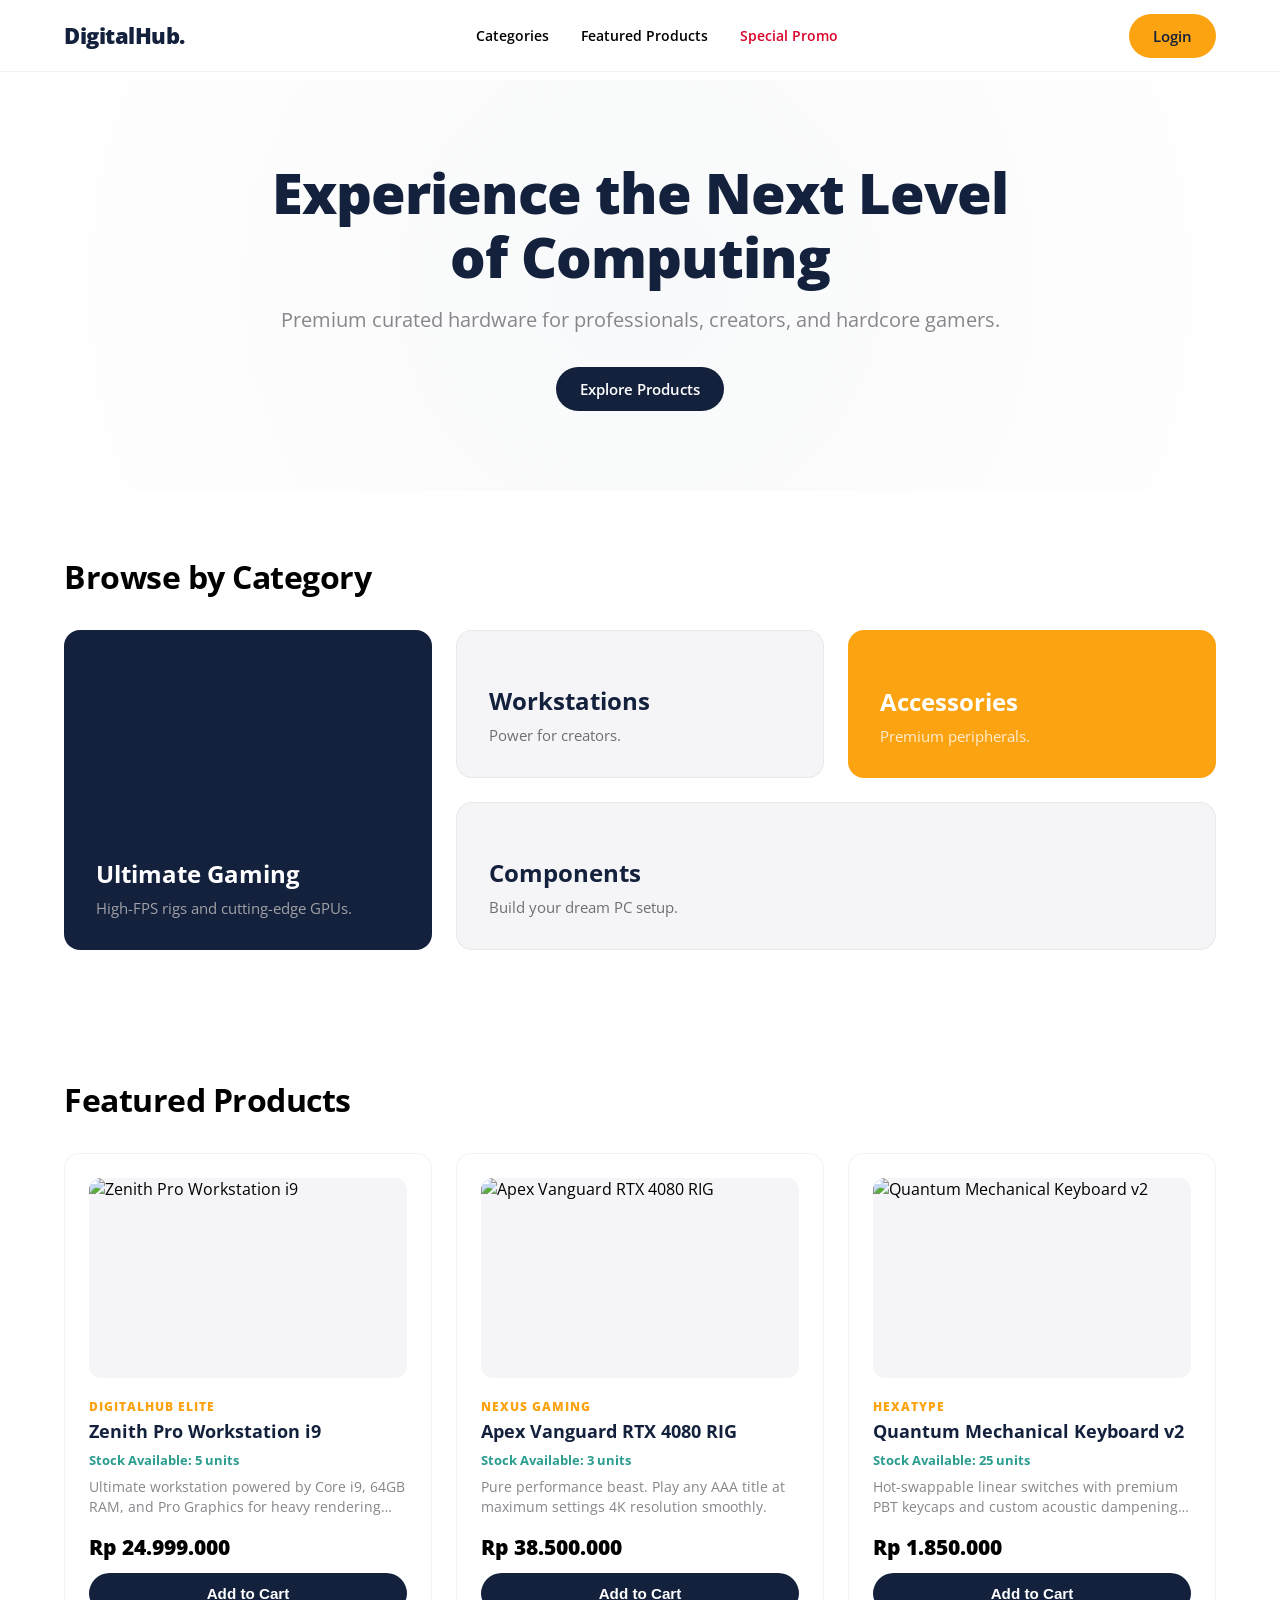
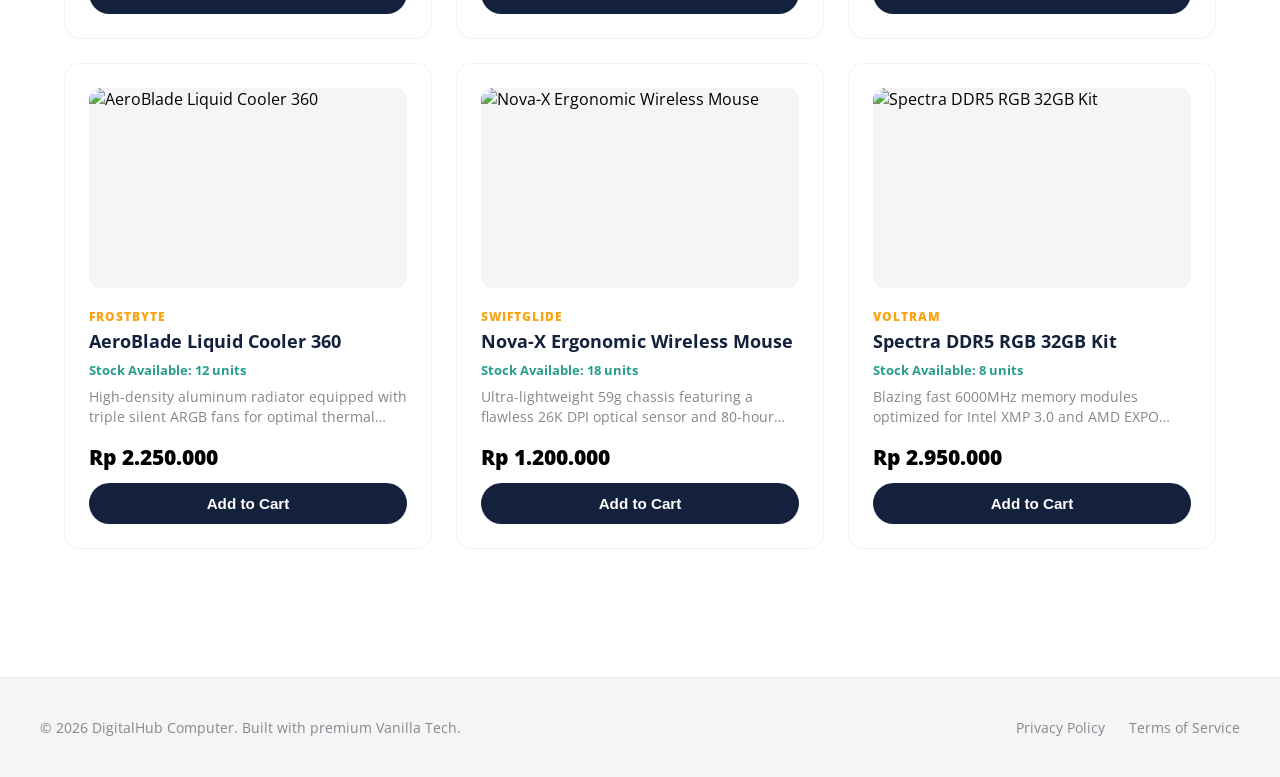
==== index.html @ a938a72a "Initial Commit" ====
<!DOCTYPE html>
<html lang="en">

<head>
    <meta charset="UTF-8">
    <meta name="viewport" content="width=device-width, initial-scale=1.0">
    <title>DigitalHub Computer | Home</title>
    <link rel="preconnect" href="https://fonts.googleapis.com">
    <link rel="preconnect" href="https://fonts.gstatic.com" crossorigin>
    <link href="https://fonts.googleapis.com/css2?family=Open+Sans:wght@300;400;600;700;800&display=swap"
        rel="stylesheet">
    <link rel="stylesheet" href="./assets/css/style.css">
    <link rel="stylesheet" href="./assets/css/auth.css">
</head>

<body>

    <header class="navbar">
        <div class="nav-container">
            <a href="#" class="nav-logo">DigitalHub.</a>
            <nav class="nav-menu">
                <a href="#categories" class="nav-link">Categories</a>
                <a href="#products" class="nav-link">Featured Products</a>
                <a href="#" class="nav-link nav-promo">Special Promo</a>
            </nav>
            <div class="nav-actions">
                <a href="login.html" class="btn btn-secondary" id="authBtn">Login</a>
            </div>
        </div>
    </header>

    <section class="hero-section">
        <div class="hero-container">
            <h1 class="hero-title">Experience the Next Level of Computing</h1>
            <p class="hero-subtitle">Premium curated hardware for professionals, creators, and hardcore gamers.</p>
            <a href="#products" class="btn btn-primary">Explore Products</a>
        </div>
    </section>

    <section class="section-container" id="categories">
        <h2 class="section-title">Browse by Category</h2>
        <div class="bento-grid-categories">
            <div class="bento-card bento-card-large category-card bg-dark">
                <h3 class="category-title text-white">Ultimate Gaming</h3>
                <p class="category-desc text-muted">High-FPS rigs and cutting-edge GPUs.</p>
            </div>
            <div class="bento-card category-card bg-light">
                <h3 class="category-title text-dark">Workstations</h3>
                <p class="category-desc text-dark-muted">Power for creators.</p>
            </div>
            <div class="bento-card category-card bg-orange">
                <h3 class="category-title text-white">Accessories</h3>
                <p class="category-desc text-white-muted">Premium peripherals.</p>
            </div>
            <div class="bento-card bento-card-wide category-card bg-light">
                <h3 class="category-title text-dark">Components</h3>
                <p class="category-desc text-dark-muted">Build your dream PC setup.</p>
            </div>
        </div>
    </section>

    <section class="section-container" id="products">
        <h2 class="section-title">Featured Products</h2>
        <div class="bento-grid-products" id="featuredProductsContainer">
            <p>Loading premium products...</p>
        </div>
    </section>

    <footer class="footer">
        <div class="footer-container">
            <p>&copy; 2026 DigitalHub Computer. Built with premium Vanilla Tech.</p>
            <div class="footer-links">
                <a href="#" class="footer-link">Privacy Policy</a>
                <a href="#" class="footer-link">Terms of Service</a>
            </div>
        </div>
    </footer>

    <script src="https://cdn.jsdelivr.net/npm/sweetalert2@11"></script>
    <script src="./assets/js/data.js"></script>
</body>

</html>
---- assets/css/style.css ----
/* ==========================================================================
   RESET & BASE STYLES
   ========================================================================== */
:root {
    --primary-color: #14213D;
    --secondary-color: #FCA311;
    --bg-color: #FFFFFF;
    --bg-dark-card: #14213D;
    --bg-light-card: #f5f5f7;
    --text-color: #000000;
    --text-muted: #86868b;
    --font-main: 'Open Sans', sans-serif;
    --radius-bento: 16px;
    --shadow-soft: 0 8px 30px rgba(0, 0, 0, 0.08);
    --transition-smooth: all 0.3s ease-in-out;
}

* {
    margin: 0;
    padding: 0;
    box-sizing: border-box;
}

html {
    scroll-behavior: smooth;
    font-family: var(--font-main);
    background-color: var(--bg-color);
    color: var(--text-color);
}

body {
    padding-top: 80px;
    overflow-x: hidden;
}

/* ==========================================================================
   REVISI: UTILITY CLASSES (BACKGROUND & TEXT CONTRAST)
   ========================================================================== */
.bg-dark {
    background-color: var(--bg-dark-card);
}

.bg-light {
    background-color: var(--bg-light-card);
    border: 1px solid rgba(0, 0, 0, 0.05);
}

.bg-orange {
    background-color: var(--secondary-color);
}

.text-white {
    color: #ffffff !important;
}

.text-muted {
    color: #a1a1a6 !important;
}

/* Lebih terang untuk bg gelap */
.text-white-muted {
    color: rgba(255, 255, 255, 0.8) !important;
}

.text-dark {
    color: var(--primary-color) !important;
}

.text-dark-muted {
    color: #6e6e73 !important;
}

/* ==========================================================================
   COMPONENTS: BUTTONS
   ========================================================================== */
.btn {
    display: inline-block;
    padding: 12px 24px;
    font-size: 0.95rem;
    font-weight: 600;
    border-radius: 22px;
    border: none;
    cursor: pointer;
    text-decoration: none;
    transition: var(--transition-smooth);
    text-align: center;
}

.btn-primary {
    background-color: var(--primary-color);
    color: #ffffff;
}

.btn-primary:hover {
    background-color: #24355a;
    transform: translateY(-2px);
}

.btn-secondary {
    background-color: var(--secondary-color);
    color: var(--primary-color);
}

.btn-secondary:hover {
    background-color: #e5920b;
    transform: translateY(-2px);
}

/* ==========================================================================
   LAYOUT: NAVBAR & HERO
   ========================================================================== */
.navbar {
    position: fixed;
    top: 0;
    left: 0;
    width: 100%;
    height: 72px;
    background-color: rgba(255, 255, 255, 0.8);
    backdrop-filter: blur(20px);
    -webkit-backdrop-filter: blur(20px);
    border-bottom: 1px solid rgba(0, 0, 0, 0.05);
    z-index: 1000;
}

.nav-container {
    max-width: 1200px;
    height: 100%;
    margin: 0 auto;
    padding: 0 24px;
    display: flex;
    justify-content: space-between;
    align-items: center;
}

.nav-logo {
    font-size: 1.4rem;
    font-weight: 800;
    color: var(--primary-color);
    text-decoration: none;
    letter-spacing: -0.5px;
}

.nav-menu {
    display: flex;
    gap: 32px;
}

.nav-link {
    color: var(--text-color);
    text-decoration: none;
    font-size: 0.9rem;
    font-weight: 600;
    transition: var(--transition-smooth);
}

.nav-link:hover {
    color: var(--secondary-color);
}

.nav-promo {
    color: #d90429;
}

.hero-section {
    padding: 80px 24px;
    text-align: center;
    background: radial-gradient(circle at 50% 50%, #f8f9fa 0%, #ffffff 100%);
}

.hero-container {
    max-width: 800px;
    margin: 0 auto;
}

.hero-title {
    font-size: 3.5rem;
    font-weight: 800;
    line-height: 1.15;
    color: var(--primary-color);
    margin-bottom: 16px;
    letter-spacing: -1px;
}

.hero-subtitle {
    font-size: 1.25rem;
    color: var(--text-muted);
    margin-bottom: 32px;
    line-height: 1.5;
}

/* ==========================================================================
   LAYOUT: BENTO GRID
   ========================================================================== */
.section-container {
    max-width: 1200px;
    margin: 0 auto;
    padding: 64px 24px;
}

.section-title {
    font-size: 2rem;
    font-weight: 700;
    margin-bottom: 32px;
    letter-spacing: -0.5px;
}

.bento-grid-categories {
    display: grid;
    grid-template-columns: repeat(3, 1fr);
    gap: 24px;
}

.bento-card {
    border-radius: var(--radius-bento);
    padding: 32px;
    position: relative;
    overflow: hidden;
}

.bento-card-large {
    grid-row: span 2;
    min-height: 320px;
}

.bento-card-wide {
    grid-column: span 2;
}

.category-card {
    display: flex;
    flex-direction: column;
    justify-content: flex-end;
    /* REVISI: Hover Effect Kategori */
    transition: transform 0.3s ease, box-shadow 0.3s ease;
}

.category-card:hover {
    transform: translateY(-4px);
    box-shadow: 0 12px 40px rgba(0, 0, 0, 0.12);
}

.category-title {
    font-size: 1.5rem;
    font-weight: 700;
    margin-bottom: 8px;
}

.category-desc {
    font-size: 0.95rem;
}

/* ==========================================================================
   LAYOUT: PRODUCT CARDS
   ========================================================================== */
.bento-grid-products {
    display: grid;
    grid-template-columns: repeat(auto-fill, minmax(280px, 1fr));
    gap: 24px;
}

.product-card {
    display: flex;
    flex-direction: column;
    justify-content: space-between;
    background-color: #ffffff;
    border: 1px solid rgba(0, 0, 0, 0.05);
    border-radius: var(--radius-bento);
    padding: 24px;
    transition: transform 0.3s ease, box-shadow 0.3s ease;
}

.product-card:hover {
    transform: translateY(-4px);
    box-shadow: var(--shadow-soft);
}

.product-image-wrapper {
    width: 100%;
    height: 200px;
    border-radius: 12px;
    overflow: hidden;
    margin-bottom: 20px;
    background-color: #f5f5f7;
}

.product-image {
    width: 100%;
    height: 100%;
    object-fit: cover;
}

.product-brand {
    font-size: 0.75rem;
    font-weight: 800;
    text-transform: uppercase;
    color: var(--secondary-color);
    margin-bottom: 4px;
    letter-spacing: 1px;
}

.product-name {
    font-size: 1.15rem;
    font-weight: 700;
    color: var(--primary-color);
    margin-bottom: 8px;
    line-height: 1.3;
}

.product-stock {
    font-size: 0.8rem;
    color: #2a9d8f;
    font-weight: 700;
    margin-bottom: 8px;
}

.product-desc {
    font-size: 0.9rem;
    color: var(--text-muted);
    margin-bottom: 16px;
    line-height: 1.4;
    display: -webkit-box;
    -webkit-line-clamp: 2;
    -webkit-box-orient: vertical;
    overflow: hidden;
}

.product-footer {
    display: flex;
    flex-direction: column;
    gap: 12px;
    margin-top: auto;
}

.product-price {
    font-size: 1.3rem;
    font-weight: 800;
    color: var(--text-color);
}

.btn-add-cart {
    width: 100%;
    background-color: var(--primary-color);
    color: #ffffff;
    padding: 12px;
    border-radius: 10px;
    font-weight: 600;
    border: none;
    cursor: pointer;
    transition: background-color 0.3s;
}

.btn-add-cart:hover {
    background-color: #24355a;
}

/* ==========================================================================
   LAYOUT: FOOTER
   ========================================================================== */
.footer {
    background-color: var(--bg-light-card);
    padding: 40px 24px;
    margin-top: 64px;
    border-top: 1px solid rgba(0, 0, 0, 0.05);
}

.footer-container {
    max-width: 1200px;
    margin: 0 auto;
    display: flex;
    justify-content: space-between;
    align-items: center;
    font-size: 0.9rem;
    color: var(--text-muted);
}

.footer-links {
    display: flex;
    gap: 24px;
}

.footer-link {
    color: var(--text-muted);
    text-decoration: none;
    transition: var(--transition-smooth);
}

.footer-link:hover {
    color: var(--primary-color);
}
---- assets/css/auth.css ----
/* ==========================================================================
   DIGITALHUB COMPUTER - EXTERNAL AUTHENTICATION SYSTEM STYLES
   Menerapkan standar Apple-style Form UI dengan dukungan variabel global.
   ========================================================================== */

body.auth-page {
    display: flex;
    align-items: center;
    justify-content: center;
    min-height: 100vh;
    padding: 24px;
    background: radial-gradient(circle at 50% 50%, #f8f9fa 0%, #ffffff 100%);
    box-sizing: border-box;
}

.auth-container {
    width: 100%;
    max-width: 460px; /* Fleksibel untuk layout Login (420px) & Register (460px) */
    margin: 0 auto;
}

.auth-card {
    background-color: #ffffff;
    border: 1px solid rgba(0, 0, 0, 0.05);
}

.auth-header {
    text-align: center;
    margin-bottom: 28px;
}

.auth-logo {
    font-size: 1.6rem;
    font-weight: 800;
    color: var(--primary-color);
    text-decoration: none;
    display: inline-block;
    margin-bottom: 8px;
    letter-spacing: -0.5px;
}

.auth-subtitle {
    font-size: 0.9rem;
    color: var(--text-muted);
    line-height: 1.4;
}

.form-group {
    margin-bottom: 20px;
    position: relative;
}

.form-label {
    display: block;
    font-size: 0.85rem;
    font-weight: 600;
    margin-bottom: 8px;
    color: var(--primary-color);
}

.form-control {
    width: 100%;
    padding: 12px 16px;
    font-family: var(--font-main);
    font-size: 0.95rem;
    border: 1px solid #d2d2d7;
    border-radius: 10px;
    background-color: #f5f5f7;
    color: var(--text-color);
    transition: var(--transition-smooth);
    outline: none;
}

.form-control:focus {
    border-color: var(--primary-color);
    background-color: #ffffff;
    box-shadow: 0 0 0 3px rgba(20, 33, 61, 0.1);
}

.error-message {
    font-size: 0.8rem;
    color: #d90429;
    margin-top: 6px;
    display: block;
    min-height: 18px;
    font-weight: 500;
}

.auth-footer {
    text-align: center;
    margin-top: 24px;
    font-size: 0.9rem;
    color: var(--text-muted);
}

.auth-link {
    color: var(--secondary-color);
    text-decoration: none;
    font-weight: 600;
    transition: var(--transition-smooth);
}

.auth-link:hover {
    color: #e5920b;
    text-decoration: underline;
}

.w-full {
    width: 100%;
}
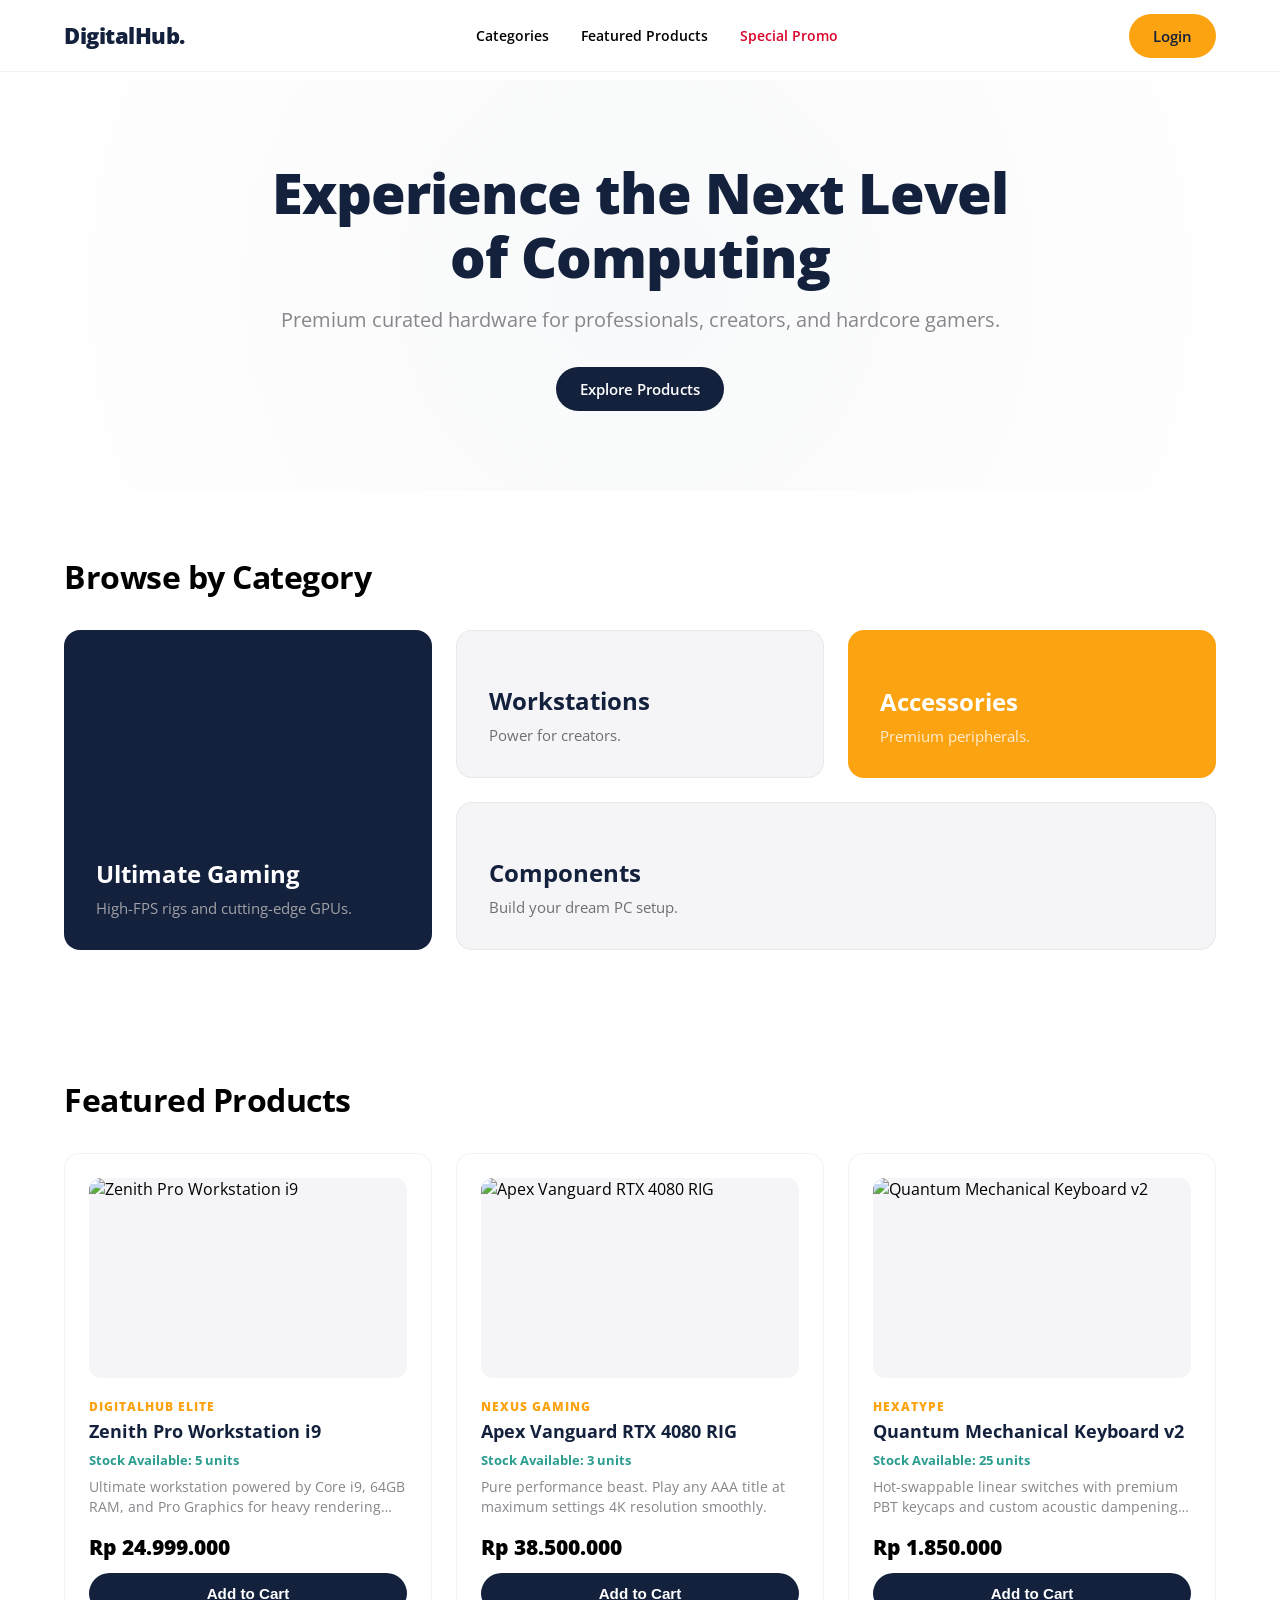
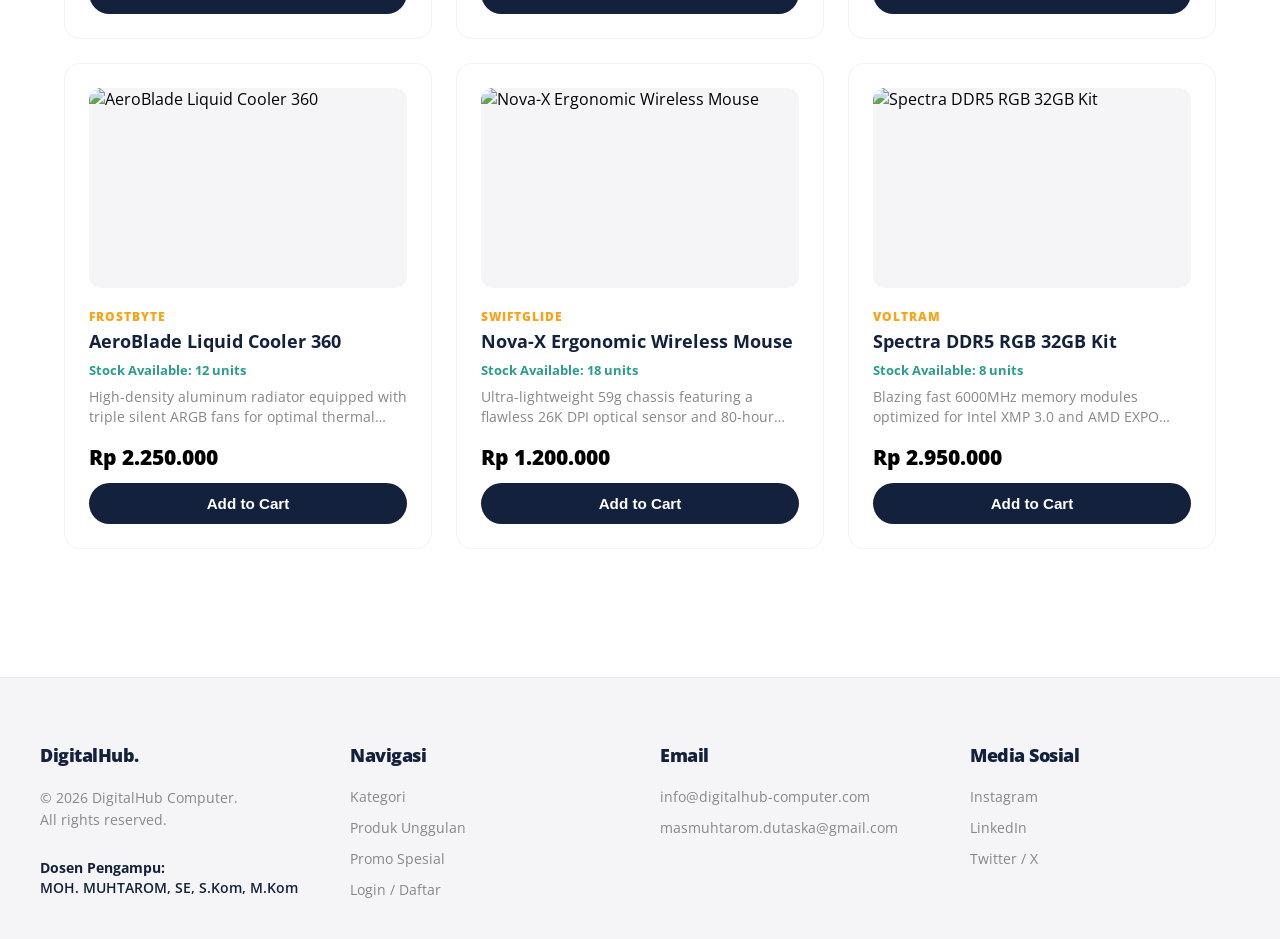
==== commit 9405fc05: "add footer v2" ====
--- a/index.html
+++ b/index.html
@@ -11,6 +11,8 @@
         rel="stylesheet">
     <link rel="stylesheet" href="./assets/css/style.css">
     <link rel="stylesheet" href="./assets/css/auth.css">
+    <link rel="icon"
+        href="data:image/svg+xml,<svg xmlns=%22http://www.w3.org/2000/svg%22 viewBox=%220 0 100 100%22><text y=%22.9em%22 font-size=%2290%22>🛒</text></svg>">
 </head>
 
 <body>
@@ -68,10 +70,41 @@
 
     <footer class="footer">
         <div class="footer-container">
-            <p>&copy; 2026 DigitalHub Computer. Built with premium Vanilla Tech.</p>
-            <div class="footer-links">
-                <a href="#" class="footer-link">Privacy Policy</a>
-                <a href="#" class="footer-link">Terms of Service</a>
+            <div class="footer-column">
+                <h3 class="footer-heading">DigitalHub.</h3>
+                <p>&copy; 2026 DigitalHub Computer.<br>All rights reserved.</p>
+                <div style="margin-top: 16px;">
+                    <strong style="color: #14213D;">Dosen Pengampu:</strong>
+                    <p style="color: #14213D; font-weight: 600;">MOH. MUHTAROM, SE, S.Kom, M.Kom</p>
+                </div>
+            </div>
+
+            <div class="footer-column">
+                <h3 class="footer-heading">Navigasi</h3>
+                <ul class="footer-list">
+                    <li><a href="#categories" class="footer-link">Kategori</a></li>
+                    <li><a href="#products" class="footer-link">Produk Unggulan</a></li>
+                    <li><a href="#" class="footer-link">Promo Spesial</a></li>
+                    <li><a href="login.html" class="footer-link">Login / Daftar</a></li>
+                </ul>
+            </div>
+
+            <div class="footer-column">
+                <h3 class="footer-heading">Email</h3>
+                <ul class="footer-list">
+                    <li><a href="mailto:info@digitalhub-computer.com"
+                            class="footer-link">info@digitalhub-computer.com</a></li>
+                    <li><a href="mailto:masmuhtarom.dutaska@gmail.com" class="footer-link">masmuhtarom.dutaska@gmail.com</a></li>
+                </ul>
+            </div>
+
+            <div class="footer-column">
+                <h3 class="footer-heading">Media Sosial</h3>
+                <ul class="footer-list">
+                    <li><a href="#" class="footer-link">Instagram</a></li>
+                    <li><a href="#" class="footer-link">LinkedIn</a></li>
+                    <li><a href="#" class="footer-link">Twitter / X</a></li>
+                </ul>
             </div>
         </div>
     </footer>
--- a/assets/css/style.css
+++ b/assets/css/style.css
@@ -358,7 +358,7 @@
    ========================================================================== */
 .footer {
     background-color: var(--bg-light-card);
-    padding: 40px 24px;
+    padding: 64px 24px 40px;
     margin-top: 64px;
     border-top: 1px solid rgba(0, 0, 0, 0.05);
 }
@@ -366,24 +366,65 @@
 .footer-container {
     max-width: 1200px;
     margin: 0 auto;
-    display: flex;
-    justify-content: space-between;
-    align-items: center;
+    display: grid;
+    grid-template-columns: repeat(auto-fit, minmax(200px, 1fr));
+    gap: 40px;
     font-size: 0.9rem;
     color: var(--text-muted);
 }
 
-.footer-links {
-    display: flex;
-    gap: 24px;
+.footer-column {
+    display: flex;
+    flex-direction: column;
+    gap: 12px;
+}
+
+.footer-heading {
+    font-size: 1.15rem;
+    font-weight: 800;
+    color: var(--primary-color);
+    margin-bottom: 8px;
+    letter-spacing: -0.5px;
+}
+
+.footer-column p {
+    line-height: 1.5;
+    margin: 0;
+}
+
+.footer-list {
+    list-style: none;
+    padding: 0;
+    margin: 0;
+    display: flex;
+    flex-direction: column;
+    gap: 12px;
 }
 
 .footer-link {
     color: var(--text-muted);
     text-decoration: none;
     transition: var(--transition-smooth);
+    display: inline-block;
 }
 
 .footer-link:hover {
-    color: var(--primary-color);
+    color: var(--secondary-color);
+    transform: translateX(4px);
+    /* Efek geser kanan halus saat dihover */
+}
+
+/* Responsivitas Layar HP */
+@media (max-width: 768px) {
+    .footer-container {
+        grid-template-columns: 1fr;
+        text-align: center;
+        gap: 32px;
+    }
+
+    .footer-link:hover {
+        transform: translateX(0);
+        transform: translateY(-2px);
+        /* Ubah efek jadi naik ke atas di HP */
+    }
 }
